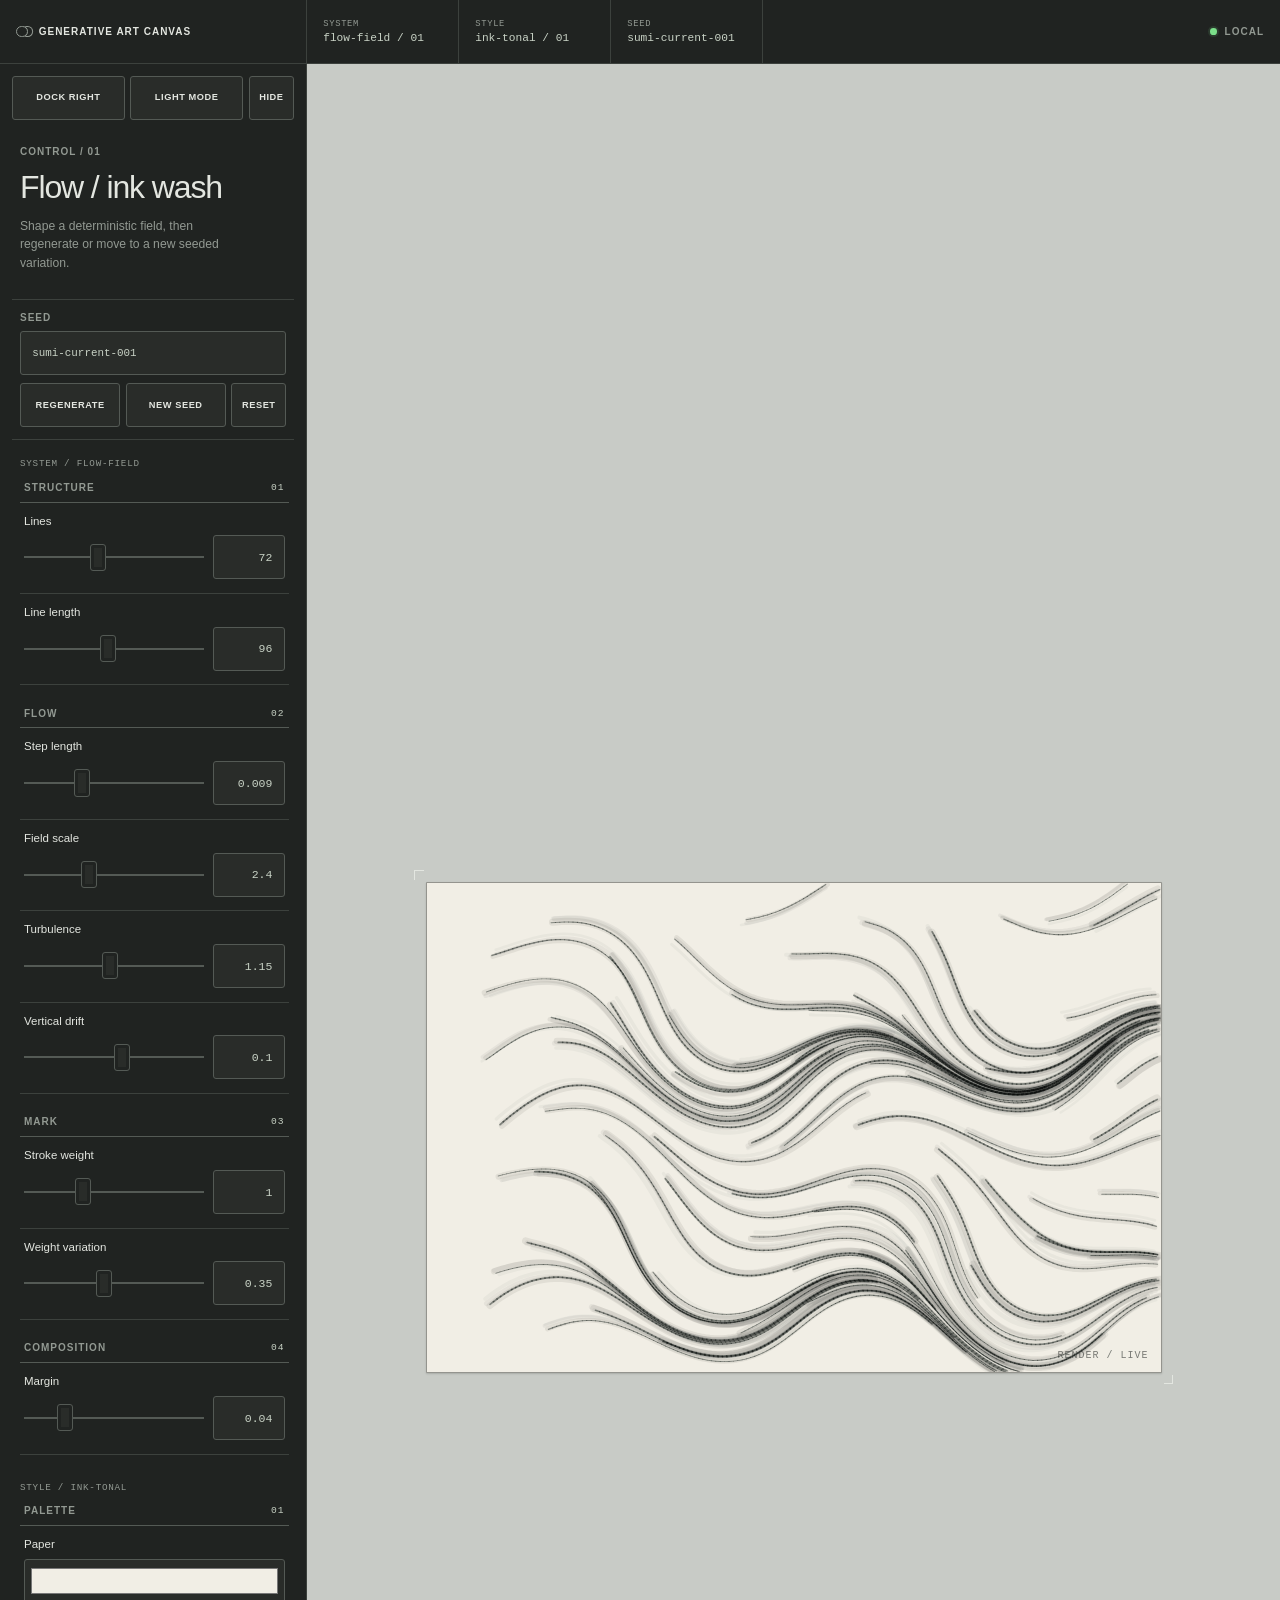
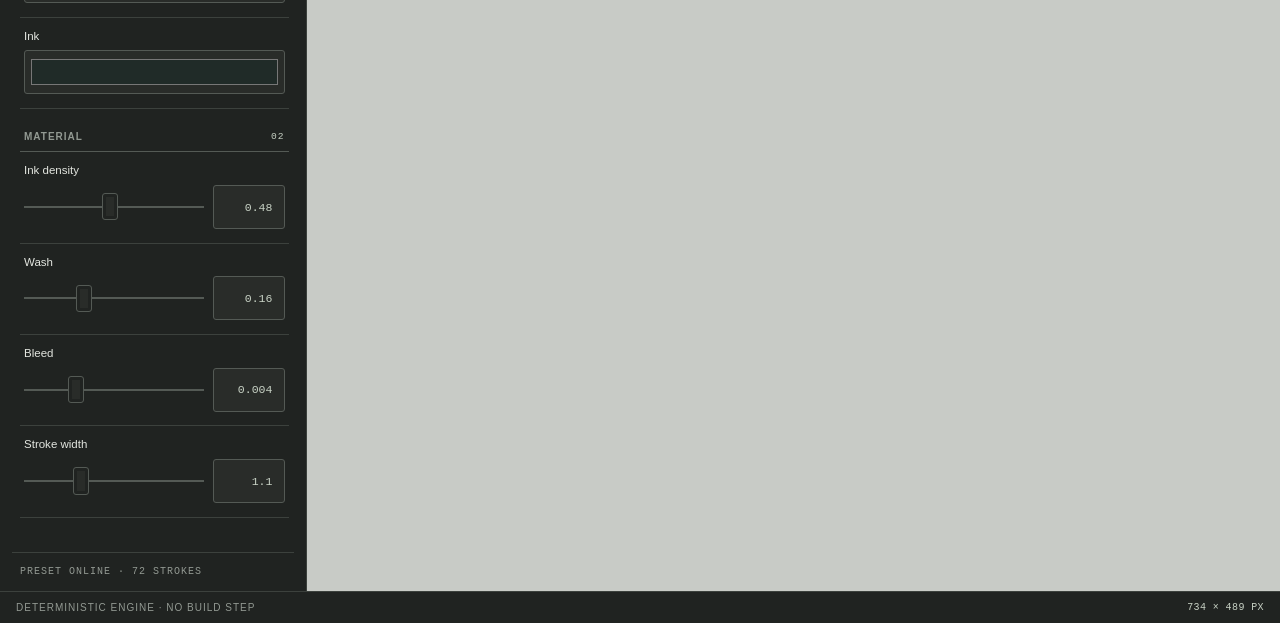
==== index.html @ 5e693df3 "Complete Phase 4 through Slice 4.9" ====
<!doctype html>
<html lang="en" data-theme="graphite" data-rail-side="left">
  <head>
    <meta charset="UTF-8">
    <meta name="viewport" content="width=device-width, initial-scale=1">
    <meta
      name="description"
      content="A programmable canvas for exploring generative compositions."
    >
    <title>Generative Art Canvas</title>
    <link rel="icon" href="data:image/svg+xml,<svg xmlns=%22http://www.w3.org/2000/svg%22><rect width=%22100%22 height=%22100%22 fill=%22%231c1b18%22/><circle cx=%2250%22 cy=%2250%22 r=%2224%22 fill=%22%23ebe8df%22/></svg>">
    <link rel="stylesheet" href="./css/base.css">
    <link rel="stylesheet" href="./css/controls.css">
  </head>
  <body>
    <div class="app-shell">
      <header class="app-header">
        <div class="brand-lockup">
          <span class="brand-mark" aria-hidden="true"></span>
          <p class="app-kicker">Generative Art Canvas</p>
        </div>

        <dl class="instrument-readout" aria-label="Current artwork state">
          <div>
            <dt>System</dt>
            <dd id="system-readout">Flow-field / 01</dd>
          </div>
          <div>
            <dt>Style</dt>
            <dd id="style-readout">Ink-tonal / 01</dd>
          </div>
          <div>
            <dt>Seed</dt>
            <dd id="seed-readout">Standby</dd>
          </div>
        </dl>

        <p class="app-status"><span class="status-led"></span>Local</p>
      </header>

      <aside class="control-rail" id="control-rail" aria-label="Artwork controls">
        <div class="rail-toolbar" role="toolbar" aria-label="Control rack layout">
          <button type="button" id="dock-toggle">Dock right</button>
          <button type="button" id="theme-toggle" aria-pressed="false">Light mode</button>
          <button type="button" id="rail-collapse" aria-controls="control-rail" aria-expanded="true">Hide</button>
        </div>

        <div class="control-rail__intro">
          <p class="section-label">Control / 01</p>
          <h1 id="preset-title">Flow / ink wash</h1>
          <p>
            Shape a deterministic field, then regenerate or move to a new
            seeded variation.
          </p>
        </div>

        <div class="seed-panel">
          <label for="seed-input">Seed</label>
          <input type="text" id="seed-input" name="seed" autocomplete="off" spellcheck="false">
          <div class="rail-actions">
            <button type="button" id="regenerate">Regenerate</button>
            <button type="button" id="new-seed">New seed</button>
            <button type="button" id="reset-preset">Reset</button>
          </div>
        </div>

        <div class="control-scroll" id="control-content"></div>

        <p class="rail-status" id="rail-status">Preset online · deterministic</p>
      </aside>

      <button type="button" class="rail-peek" id="rail-peek" aria-controls="control-rail" hidden>
        Show controls
      </button>

      <main class="canvas-workspace">
        <div class="canvas-frame" aria-label="Artwork canvas">
          <canvas id="art-canvas" width="1200" height="1200"></canvas>
          <p class="canvas-empty-state" id="canvas-status">Canvas / ready</p>
        </div>
      </main>

      <footer class="app-footer">
        <p>Deterministic engine · no build step</p>
        <p class="value-readout" id="dimension-readout">1200 × 1200 px</p>
      </footer>
    </div>

    <script type="module" src="./js/main.js"></script>
  </body>
</html>
---- css/base.css ----
:root {
  color-scheme: dark;
  --chassis: #151716;
  --panel: #202321;
  --panel-raised: #292c29;
  --edge: #3c413d;
  --edge-strong: #545a55;
  --text: #e3e6e0;
  --text-muted: #929992;
  --readout: #c8d2c5;
  --led-active: #7bdf8a;
  --stage: #c8cbc6;
  --paper: #f1eee5;
  --paper-ink: #222624;
  --rail-width: clamp(18.5rem, 24vw, 21rem);
  --radius: 3px;
  --font-ui: -apple-system, BlinkMacSystemFont, "Helvetica Neue", Arial, sans-serif;
  --font-readout: ui-monospace, "SFMono-Regular", Menlo, Consolas, monospace;
  font-family: var(--font-ui);
  font-synthesis: none;
  text-rendering: optimizeLegibility;
}

:root[data-theme="light"] {
  color-scheme: light;
  --chassis: #d9dbd6;
  --panel: #e6e8e3;
  --panel-raised: #f1f2ee;
  --edge: #adb2ac;
  --edge-strong: #858b85;
  --text: #191c1a;
  --text-muted: #646b65;
  --readout: #25302a;
  --stage: #c5c8c3;
}

* {
  box-sizing: border-box;
}

html,
body {
  min-height: 100%;
  margin: 0;
}

body {
  min-width: 20rem;
  color: var(--text);
  background: var(--chassis);
}

p,
h1,
dl,
dd {
  margin: 0;
}

.app-shell {
  display: grid;
  grid-template:
    "header header" auto
    "controls workspace" minmax(0, 1fr)
    "footer footer" auto
    / var(--rail-width) minmax(0, 1fr);
  min-height: 100vh;
  background: var(--chassis);
}

.app-header {
  grid-area: header;
  display: grid;
  grid-template-columns: var(--rail-width) minmax(0, 1fr) auto;
  align-items: stretch;
  min-height: 4rem;
  border-bottom: 1px solid var(--edge);
  background: var(--panel);
}

.brand-lockup,
.app-status {
  display: flex;
  align-items: center;
}

.brand-lockup {
  gap: 0.7rem;
  padding: 0 1rem;
  border-right: 1px solid var(--edge);
}

.brand-mark {
  width: 0.72rem;
  height: 0.72rem;
  border: 1px solid var(--text-muted);
  border-radius: 50%;
  box-shadow:
    0.32rem 0 0 -1px var(--panel),
    0.32rem 0 0 0 var(--text-muted);
}

.app-kicker,
.app-status,
.section-label,
.rail-status,
.app-footer,
.canvas-empty-state {
  font-size: 0.625rem;
  font-weight: 600;
  letter-spacing: 0.1em;
  text-transform: uppercase;
}

.app-kicker {
  color: var(--text);
}

.instrument-readout {
  display: flex;
  align-items: stretch;
  min-width: 0;
  font-family: var(--font-readout);
}

.instrument-readout > div {
  display: grid;
  align-content: center;
  min-width: 9.5rem;
  padding: 0.55rem 1rem;
  border-right: 1px solid var(--edge);
}

.instrument-readout dt {
  margin-bottom: 0.2rem;
  color: var(--text-muted);
  font-size: 0.55rem;
  letter-spacing: 0.08em;
  text-transform: uppercase;
}

.instrument-readout dd {
  overflow: hidden;
  color: var(--readout);
  font-size: 0.7rem;
  text-overflow: ellipsis;
  white-space: nowrap;
}

.app-status {
  gap: 0.5rem;
  padding: 0 1rem;
  color: var(--text-muted);
}

.status-led {
  width: 0.42rem;
  height: 0.42rem;
  border-radius: 50%;
  background: var(--led-active);
  box-shadow: 0 0 0 2px rgb(123 223 138 / 12%);
}

.control-rail {
  grid-area: controls;
  display: grid;
  grid-template-rows: auto auto auto minmax(0, 1fr) auto;
  gap: 1.15rem;
  min-height: 0;
  padding: 0.75rem 0.75rem 0.85rem;
  border-right: 1px solid var(--edge);
  background: var(--panel);
}

.rail-toolbar {
  display: grid;
  grid-template-columns: 1fr 1fr auto;
  gap: 0.35rem;
}

.rail-toolbar button,
.rail-actions button,
.rail-peek {
  min-height: 2.75rem;
  padding: 0 0.6rem;
  border: 1px solid var(--edge-strong);
  border-radius: var(--radius);
  color: var(--text);
  background: var(--panel-raised);
  font: 600 0.58rem/1 var(--font-ui);
  letter-spacing: 0.06em;
  text-transform: uppercase;
  cursor: pointer;
}

.rail-toolbar button:hover,
.rail-actions button:hover,
.rail-peek:hover {
  border-color: var(--text-muted);
}

.rail-toolbar button:focus-visible,
.rail-actions button:focus-visible,
.rail-peek:focus-visible,
.seed-panel input:focus-visible {
  outline: 2px solid var(--readout);
  outline-offset: 2px;
}

.control-rail__intro {
  display: grid;
  gap: 0.85rem;
  padding: 0.5rem;
}

.section-label {
  color: var(--text-muted);
}

h1 {
  max-width: 14ch;
  font-size: clamp(1.55rem, 2.5vw, 2.15rem);
  font-weight: 500;
  letter-spacing: -0.035em;
  line-height: 1;
}

.control-rail__intro > p:last-child {
  max-width: 34ch;
  color: var(--text-muted);
  font-size: 0.76rem;
  line-height: 1.55;
}

.seed-panel {
  display: grid;
  gap: 0.5rem;
  padding: 0.75rem 0.5rem;
  border-top: 1px solid var(--edge);
  border-bottom: 1px solid var(--edge);
}

.seed-panel > label {
  color: var(--text-muted);
  font-size: 0.625rem;
  font-weight: 600;
  letter-spacing: 0.1em;
  text-transform: uppercase;
}

.seed-panel > input {
  min-height: 2.75rem;
  width: 100%;
  padding: 0 0.7rem;
  border: 1px solid var(--edge-strong);
  border-radius: var(--radius);
  background: var(--panel-raised);
  color: var(--readout);
  font: 0.68rem var(--font-readout);
}

.rail-actions {
  display: grid;
  grid-template-columns: 1fr 1fr auto;
  gap: 0.35rem;
}

.control-scroll {
  min-height: 0;
  padding: 0 0.35rem 1rem 0.5rem;
  overflow-y: auto;
  scrollbar-color: var(--edge-strong) transparent;
  scrollbar-width: thin;
}

.module-controls + .module-controls {
  margin-top: 1.75rem;
}

.module-controls__title {
  margin: 0 0 0.85rem;
  color: var(--text-muted);
  font: 500 0.58rem/1 var(--font-readout);
  letter-spacing: 0.08em;
  text-transform: uppercase;
}

.rail-status {
  padding: 0.8rem 0.5rem 0;
  border-top: 1px solid var(--edge);
  color: var(--text-muted);
  font-family: var(--font-readout);
  font-weight: 400;
}

:root[data-rail-side="right"] .app-shell {
  grid-template:
    "header header" auto
    "workspace controls" minmax(0, 1fr)
    "footer footer" auto
    / minmax(0, 1fr) var(--rail-width);
}

:root[data-rail-side="right"] .control-rail {
  border-right: 0;
  border-left: 1px solid var(--edge);
}

:root[data-rail-collapsed="true"] .app-shell {
  grid-template:
    "header" auto
    "workspace" minmax(0, 1fr)
    "footer" auto
    / minmax(0, 1fr);
}

:root[data-rail-collapsed="true"] .control-rail {
  display: none;
}

.rail-peek {
  position: fixed;
  top: 50%;
  left: 0;
  z-index: 10;
  min-width: 7.5rem;
  transform: translate(-2.2rem, -50%) rotate(90deg);
  transform-origin: center;
}

:root[data-rail-side="right"] .rail-peek {
  right: 0;
  left: auto;
  transform: translate(2.2rem, -50%) rotate(-90deg);
}

.rail-peek:not([hidden]) {
  display: flex;
  align-items: center;
  justify-content: center;
}

.canvas-workspace {
  grid-area: workspace;
  display: grid;
  place-items: center;
  min-width: 0;
  min-height: 0;
  padding: clamp(1.5rem, 4vw, 3.5rem);
  background: var(--stage);
}

.canvas-frame {
  position: relative;
  width: min(100%, 46rem);
  aspect-ratio: 1;
  border: 1px solid rgb(34 38 36 / 45%);
  border-radius: 1px;
  background: var(--paper);
  box-shadow: 0 1px 2px rgb(0 0 0 / 16%);
}

.canvas-frame::before,
.canvas-frame::after {
  position: absolute;
  width: 0.55rem;
  height: 0.55rem;
  border-color: rgb(34 38 36 / 38%);
  content: "";
  pointer-events: none;
}

.canvas-frame::before {
  top: -0.8rem;
  left: -0.8rem;
  border-top: 1px solid;
  border-left: 1px solid;
}

.canvas-frame::after {
  right: -0.8rem;
  bottom: -0.8rem;
  border-right: 1px solid;
  border-bottom: 1px solid;
}

#art-canvas {
  display: block;
  width: 100%;
  height: 100%;
}

.canvas-empty-state {
  position: absolute;
  right: 0.75rem;
  bottom: 0.65rem;
  color: rgb(34 38 36 / 58%);
  font-family: var(--font-readout);
  font-weight: 500;
}

.app-footer {
  grid-area: footer;
  display: flex;
  align-items: center;
  justify-content: space-between;
  min-height: 2rem;
  padding: 0 1rem;
  border-top: 1px solid var(--edge);
  color: var(--text-muted);
  background: var(--panel);
  font-weight: 400;
}

.value-readout {
  color: var(--readout);
  font-family: var(--font-readout);
  letter-spacing: 0.04em;
}

@media (max-width: 56rem) {
  .app-header {
    grid-template-columns: minmax(13rem, 1fr) auto;
  }

  .instrument-readout {
    display: none;
  }

  .app-status {
    justify-self: end;
  }
}

@media (max-width: 48rem) {
  .app-shell {
    grid-template:
      "header" auto
      "controls" auto
      "workspace" minmax(0, 1fr)
      "footer" auto
      / 1fr;
  }

  .app-header {
    grid-template-columns: 1fr auto;
  }

  .brand-lockup {
    border-right: 0;
  }

  .control-rail {
    min-height: auto;
    border-right: 0;
    border-left: 0;
    border-bottom: 1px solid var(--edge);
  }

  :root[data-rail-side="right"] .app-shell,
  :root[data-rail-collapsed="true"] .app-shell {
    grid-template:
      "header" auto
      "controls" auto
      "workspace" minmax(0, 1fr)
      "footer" auto
      / 1fr;
  }

  :root[data-rail-collapsed="true"] .control-rail {
    display: grid;
  }

  .rail-toolbar {
    grid-template-columns: 1fr 1fr;
  }

  #rail-collapse {
    display: none;
  }

  .rail-peek {
    display: none !important;
  }

  .control-scroll {
    max-height: 34rem;
  }

  .canvas-workspace {
    padding: 1.5rem;
  }
}

@media (prefers-reduced-motion: reduce) {
  *,
  *::before,
  *::after {
    scroll-behavior: auto !important;
  }
}
---- css/controls.css ----
.schema-form {
  display: grid;
  gap: 1.4rem;
  color: var(--text, #e3e6e0);
}

.schema-group {
  min-width: 0;
  margin: 0;
  padding: 0;
  border: 0;
}

.schema-group > legend {
  display: flex;
  align-items: center;
  justify-content: space-between;
  width: 100%;
  padding: 0 0.25rem 0.55rem;
  border-bottom: 1px solid var(--edge-strong, #545a55);
  color: var(--text-muted, #929992);
  font-size: 0.625rem;
  font-weight: 600;
  letter-spacing: 0.1em;
  text-transform: uppercase;
}

.schema-group > legend code {
  color: var(--readout, #c8d2c5);
  font-family: var(
    --font-readout,
    ui-monospace,
    "SFMono-Regular",
    Menlo,
    monospace
  );
  font-size: 0.6rem;
  font-weight: 400;
}

.schema-control {
  display: grid;
  gap: 0.55rem;
  padding: 0.75rem 0.25rem 0.85rem;
  border-bottom: 1px solid var(--edge, #3c413d);
}

.schema-control__heading {
  display: grid;
  grid-template-columns: auto minmax(0, 1fr);
  gap: 0.65rem;
  align-items: baseline;
}

.schema-control__heading label {
  color: var(--text, #e3e6e0);
  font-size: 0.72rem;
  font-weight: 500;
}

.schema-control__help {
  overflow: hidden;
  color: var(--text-muted, #929992);
  font-size: 0.62rem;
  line-height: 1.3;
  text-align: right;
  text-overflow: ellipsis;
  white-space: nowrap;
}

.schema-number {
  display: grid;
  grid-template-columns: minmax(0, 1fr) 4.5rem;
  gap: 0.55rem;
  align-items: center;
}

.schema-form input,
.schema-form select {
  min-height: 2.75rem;
  color: var(--text, #e3e6e0);
  border: 1px solid var(--edge-strong, #545a55);
  border-radius: var(--radius, 3px);
  background: var(--panel-raised, #292c29);
  font: inherit;
}

.schema-form input[type="text"],
.schema-form input[type="number"],
.schema-form select {
  width: 100%;
  padding: 0 0.7rem;
  font-size: 0.72rem;
}

.schema-form input[type="text"],
.schema-form input[type="number"] {
  font-family: var(
    --font-readout,
    ui-monospace,
    "SFMono-Regular",
    Menlo,
    monospace
  );
}

.schema-form input[type="number"] {
  appearance: textfield;
  color: var(--readout, #c8d2c5);
  text-align: right;
}

.schema-form input[type="number"]::-webkit-inner-spin-button,
.schema-form input[type="number"]::-webkit-outer-spin-button {
  margin: 0;
  appearance: none;
}

.schema-form input[type="range"] {
  width: 100%;
  height: 2.75rem;
  min-height: 2.75rem;
  margin: 0;
  padding: 0;
  border: 0;
  background: transparent;
  appearance: none;
  cursor: pointer;
}

.schema-form input[type="range"]::-webkit-slider-runnable-track {
  height: 2px;
  border-radius: 0;
  background: var(--edge-strong, #545a55);
}

.schema-form input[type="range"]::-webkit-slider-thumb {
  width: 1rem;
  height: 1.7rem;
  margin-top: -0.8rem;
  border: 1px solid var(--edge-strong, #545a55);
  border-radius: var(--radius, 3px);
  background: var(--panel-raised, #292c29);
  box-shadow: inset 0 0 0 3px var(--panel, #202321);
  appearance: none;
}

.schema-form input[type="range"]::-moz-range-track {
  height: 2px;
  border: 0;
  border-radius: 0;
  background: var(--edge-strong, #545a55);
}

.schema-form input[type="range"]::-moz-range-thumb {
  width: 1rem;
  height: 1.7rem;
  border: 1px solid var(--edge-strong, #545a55);
  border-radius: var(--radius, 3px);
  background: var(--panel-raised, #292c29);
  box-shadow: inset 0 0 0 3px var(--panel, #202321);
}

.schema-form select {
  cursor: pointer;
}

.schema-form input[type="color"] {
  width: 100%;
  padding: 0.25rem;
  cursor: pointer;
}

.schema-toggle {
  position: relative;
  display: inline-flex;
  align-items: center;
  width: 3.25rem;
  min-height: 2.75rem;
  cursor: pointer;
}

.schema-toggle input {
  position: absolute;
  width: 1px;
  height: 1px;
  opacity: 0;
}

.schema-toggle__track {
  position: relative;
  display: block;
  width: 3rem;
  height: 1.55rem;
  border: 1px solid var(--edge-strong, #545a55);
  border-radius: var(--radius, 3px);
  background: var(--panel-raised, #292c29);
}

.schema-toggle__track::after {
  position: absolute;
  top: 0.2rem;
  left: 0.22rem;
  width: 1rem;
  height: 1rem;
  border-radius: 2px;
  background: var(--text-muted, #929992);
  content: "";
  transition:
    transform 120ms ease,
    background-color 120ms ease;
}

.schema-toggle input:checked + .schema-toggle__track::after {
  background: var(--led-active, #7bdf8a);
  transform: translateX(1.45rem);
}

.schema-form input:focus-visible,
.schema-form select:focus-visible,
.schema-toggle input:focus-visible + .schema-toggle__track {
  outline: 2px solid var(--readout, #c8d2c5);
  outline-offset: 2px;
}

.schema-form [aria-invalid="true"] {
  border-color: #ef786f;
  outline: 1px solid #ef786f;
  outline-offset: 1px;
}

.schema-form-preview {
  --panel: #202321;
  --panel-raised: #292c29;
  --edge: #3c413d;
  --edge-strong: #545a55;
  --text: #e3e6e0;
  --text-muted: #929992;
  --readout: #c8d2c5;
  --led-active: #7bdf8a;
  --radius: 3px;
  max-width: 22rem;
  margin: 2rem 0 0;
  padding: 1rem;
  color: var(--text);
  background: var(--panel);
}

.schema-form-preview figcaption {
  margin-top: 1rem;
  padding-top: 0.75rem;
  border-top: 1px solid var(--edge);
  color: var(--text-muted);
  font-size: 0.625rem;
  letter-spacing: 0.1em;
  text-transform: uppercase;
}

@media (prefers-reduced-motion: reduce) {
  .schema-toggle__track::after {
    transition: none;
  }
}
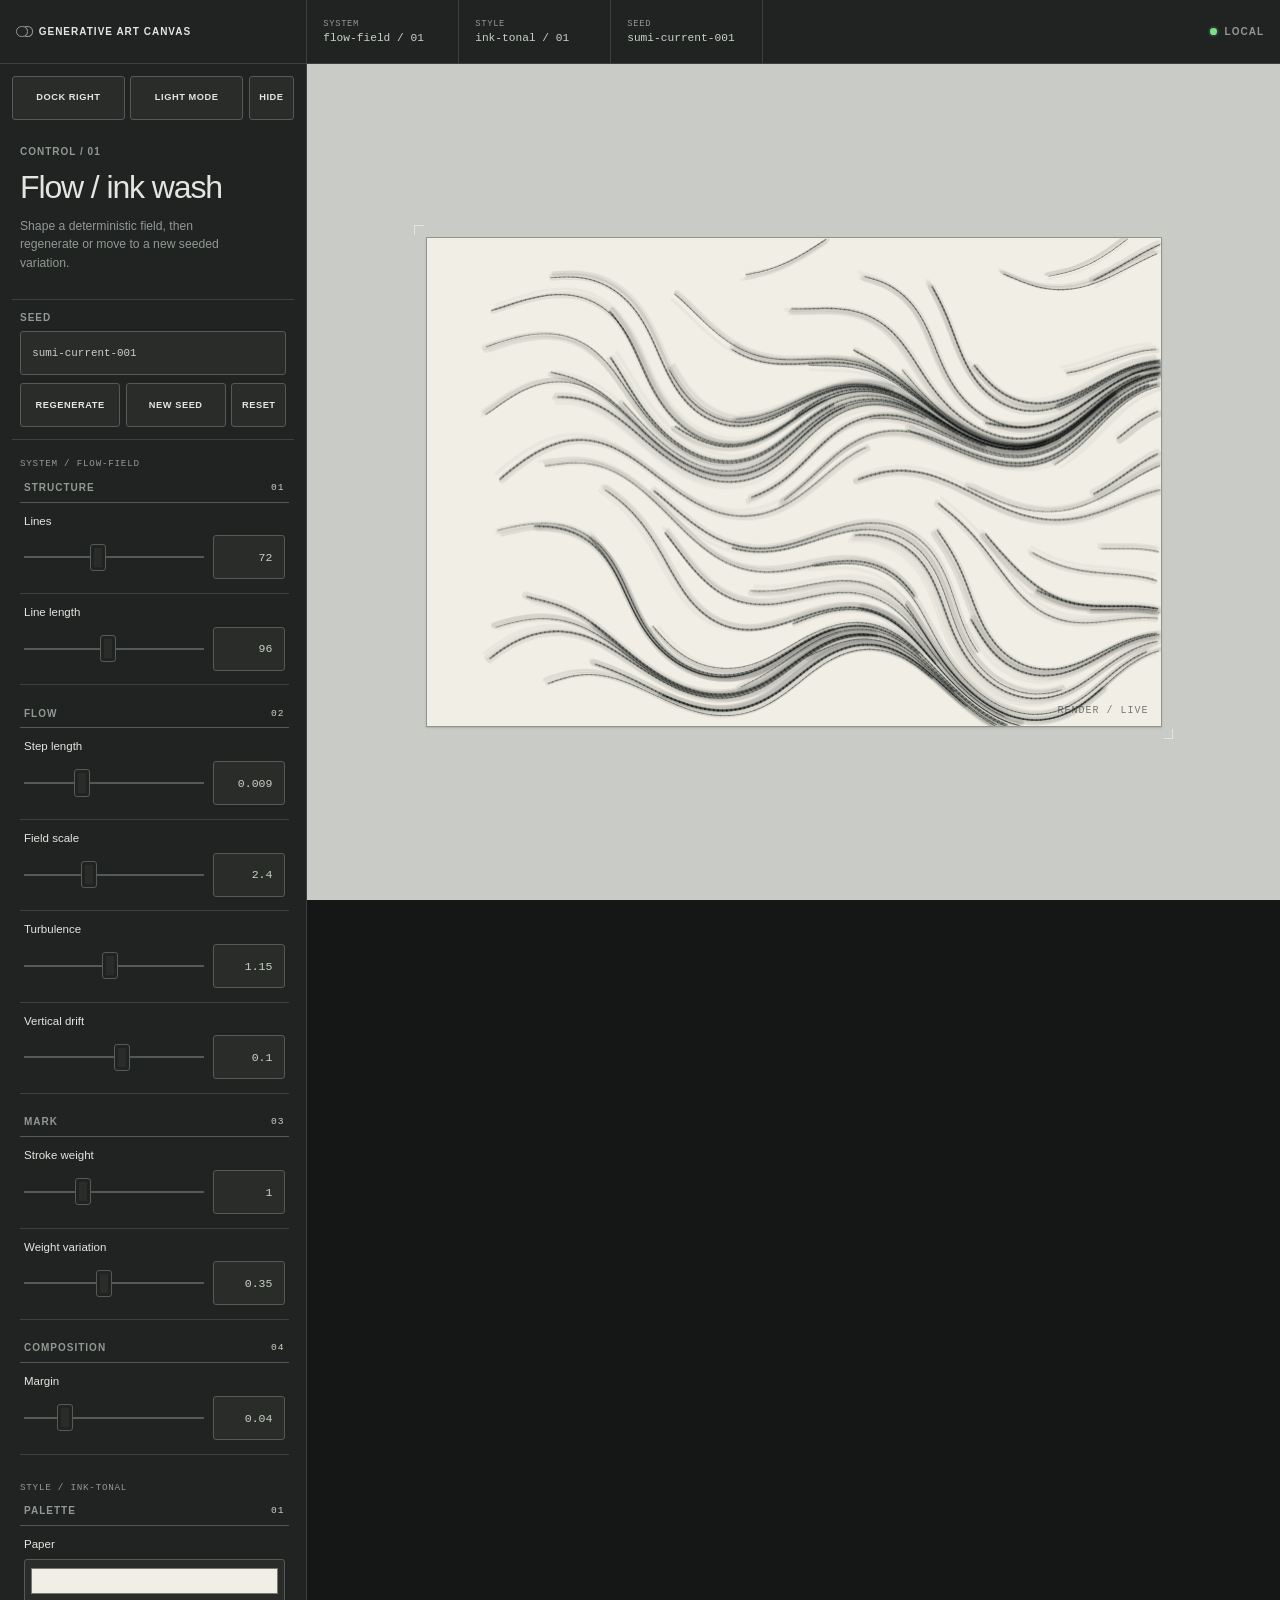
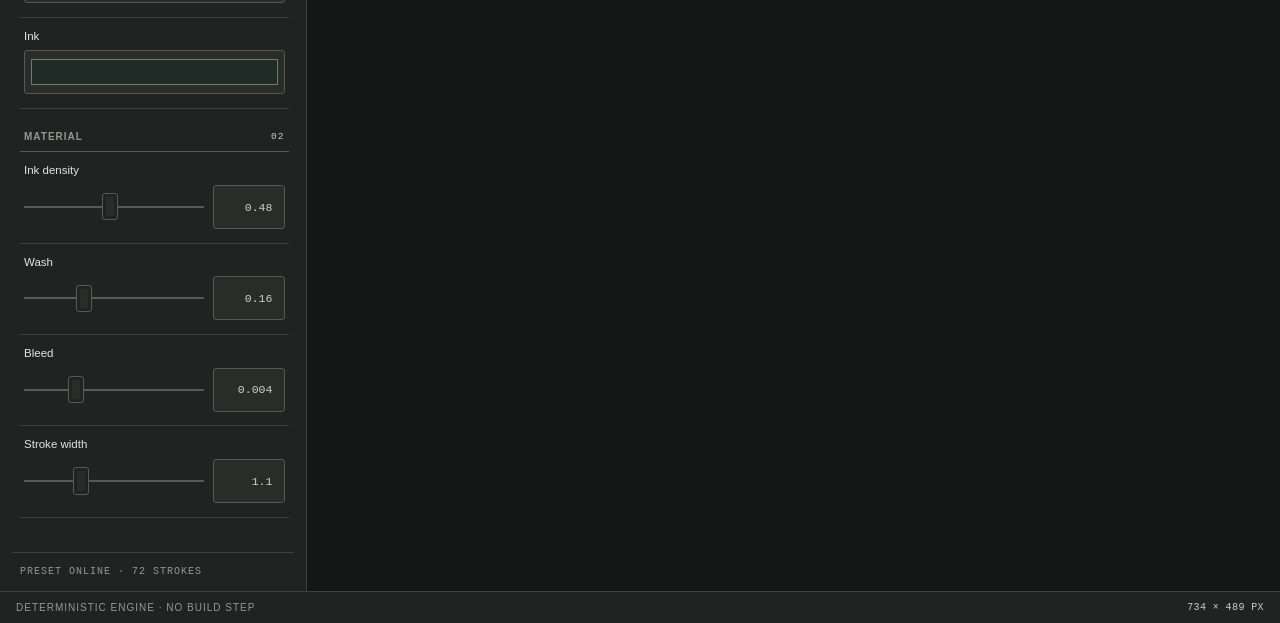
==== commit 51eda7c1: "Implemented stick canvas positioning" ====
--- a/index.html
+++ b/index.html
@@ -14,7 +14,7 @@
   </head>
   <body>
     <div class="app-shell">
-      <header class="app-header">
+      <header class="app-header" id="app-header">
         <div class="brand-lockup">
           <span class="brand-mark" aria-hidden="true"></span>
           <p class="app-kicker">Generative Art Canvas</p>
--- a/css/base.css
+++ b/css/base.css
@@ -343,11 +343,27 @@
 .canvas-workspace {
   grid-area: workspace;
   display: grid;
+  place-content: center;
   place-items: center;
   min-width: 0;
   min-height: 0;
   padding: clamp(1.5rem, 4vw, 3.5rem);
   background: var(--stage);
+}
+
+@media (min-width: 48.001rem) {
+  .app-header {
+    position: sticky;
+    top: 0;
+    z-index: 20;
+  }
+
+  .canvas-workspace {
+    position: sticky;
+    top: var(--app-header-height, 4rem);
+    align-self: start;
+    height: calc(100dvh - var(--app-header-height, 4rem));
+  }
 }
 
 .canvas-frame {
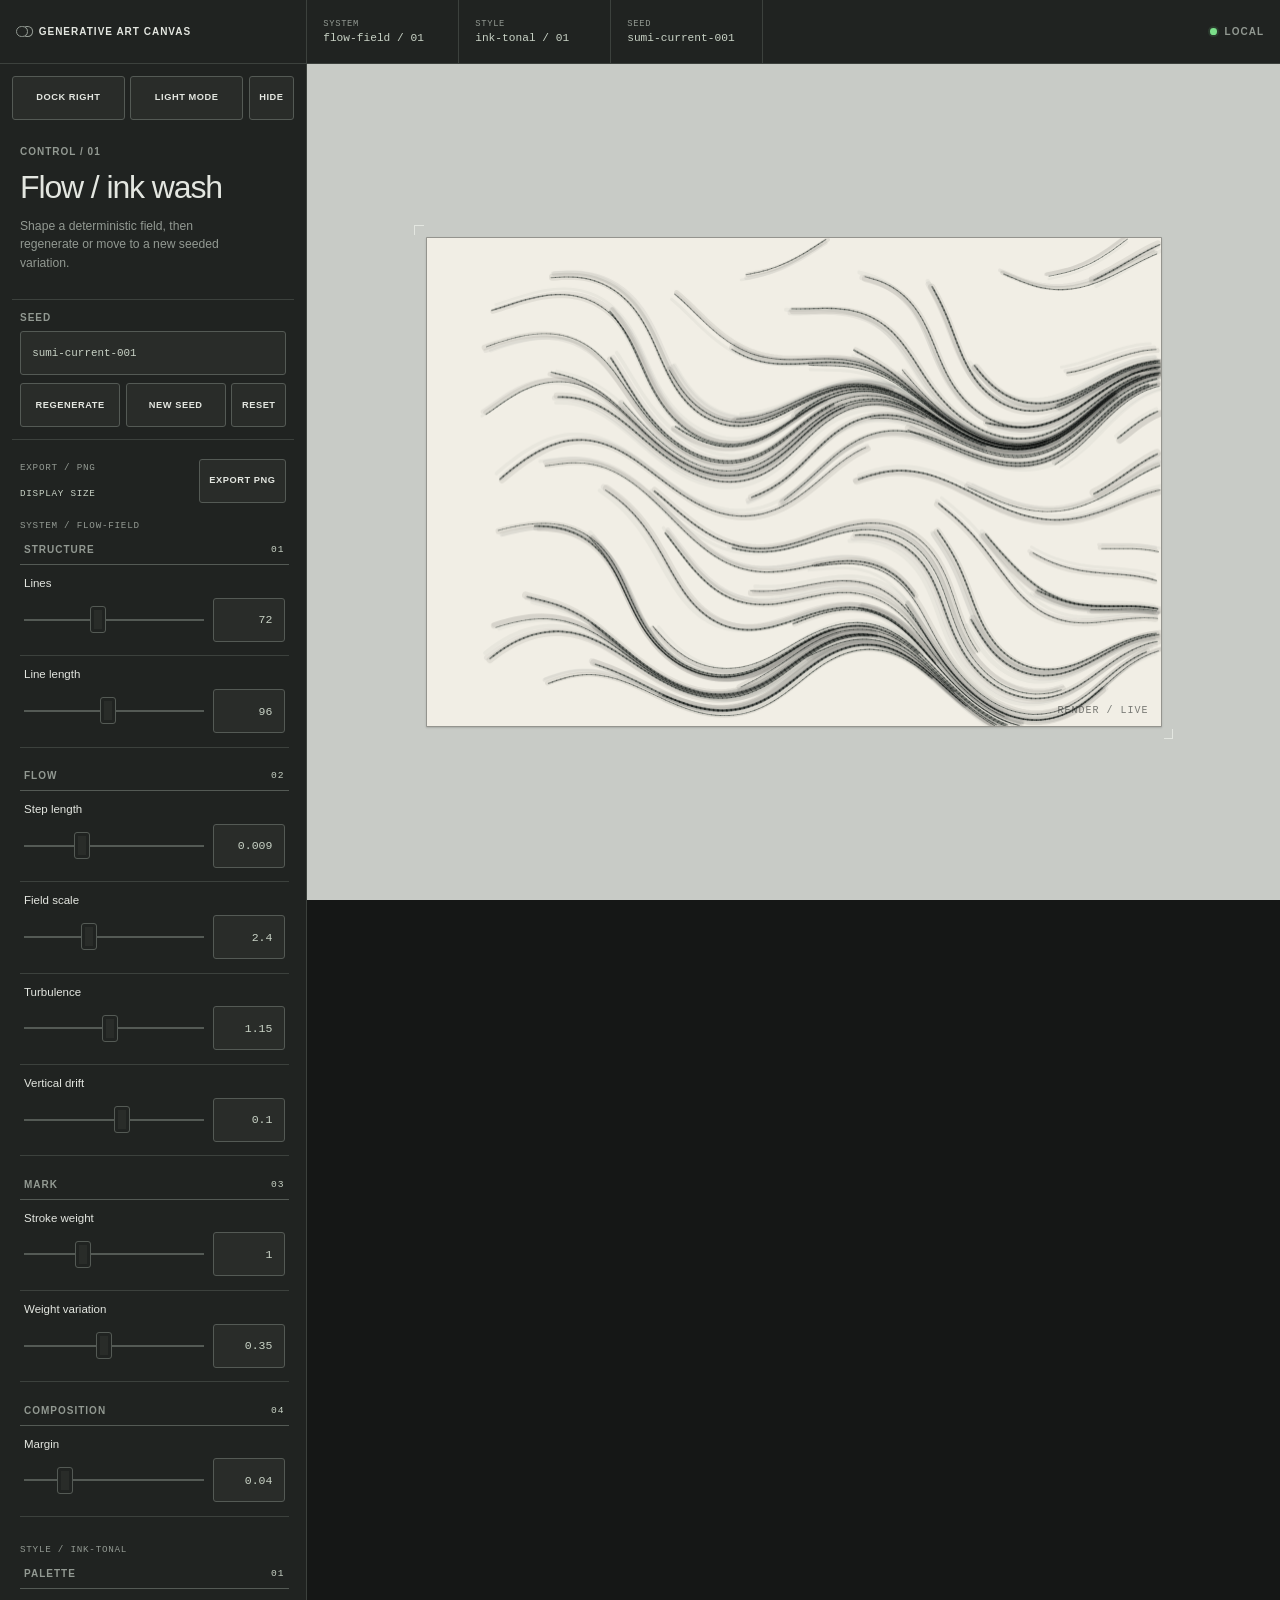
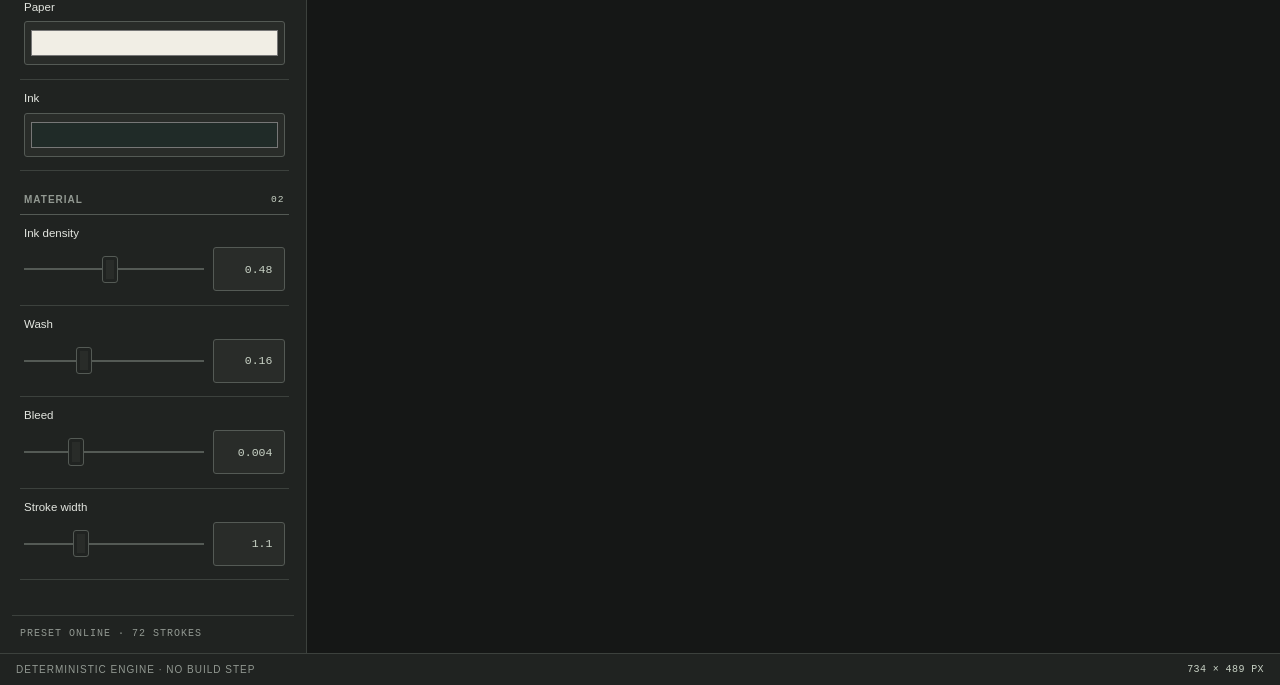
==== commit d4a47701: "Complete Phase 4 slices 4.10-4.11 - Add display PNG export from the live canvas with signature and d" ====
--- a/index.html
+++ b/index.html
@@ -64,6 +64,8 @@
           </div>
         </div>
 
+        <div id="export-content"></div>
+
         <div class="control-scroll" id="control-content"></div>
 
         <p class="rail-status" id="rail-status">Preset online · deterministic</p>
--- a/css/base.css
+++ b/css/base.css
@@ -164,7 +164,7 @@
 .control-rail {
   grid-area: controls;
   display: grid;
-  grid-template-rows: auto auto auto minmax(0, 1fr) auto;
+  grid-template-rows: auto auto auto auto minmax(0, 1fr) auto;
   gap: 1.15rem;
   min-height: 0;
   padding: 0.75rem 0.75rem 0.85rem;
@@ -265,6 +265,58 @@
   gap: 0.35rem;
 }
 
+.export-panel {
+  display: grid;
+  grid-template-columns: minmax(0, 1fr) auto;
+  align-items: center;
+  gap: 0.5rem;
+  padding: 0 0.5rem;
+}
+
+.export-panel__title,
+.export-panel__status {
+  margin: 0;
+  font: 500 0.58rem/1 var(--font-readout);
+  letter-spacing: 0.08em;
+  text-transform: uppercase;
+}
+
+.export-panel__title {
+  color: var(--text-muted);
+}
+
+.export-panel button {
+  grid-row: span 2;
+  min-height: 2.75rem;
+  padding: 0 0.6rem;
+  border: 1px solid var(--edge-strong);
+  border-radius: var(--radius);
+  color: var(--text);
+  background: var(--panel-raised);
+  font: 600 0.58rem/1 var(--font-ui);
+  letter-spacing: 0.06em;
+  text-transform: uppercase;
+  cursor: pointer;
+}
+
+.export-panel button:hover {
+  border-color: var(--text-muted);
+}
+
+.export-panel button:focus-visible {
+  outline: 2px solid var(--readout);
+  outline-offset: 2px;
+}
+
+.export-panel button:disabled {
+  cursor: progress;
+  opacity: 0.65;
+}
+
+.export-panel__status {
+  color: var(--readout);
+}
+
 .control-scroll {
   min-height: 0;
   padding: 0 0.35rem 1rem 0.5rem;
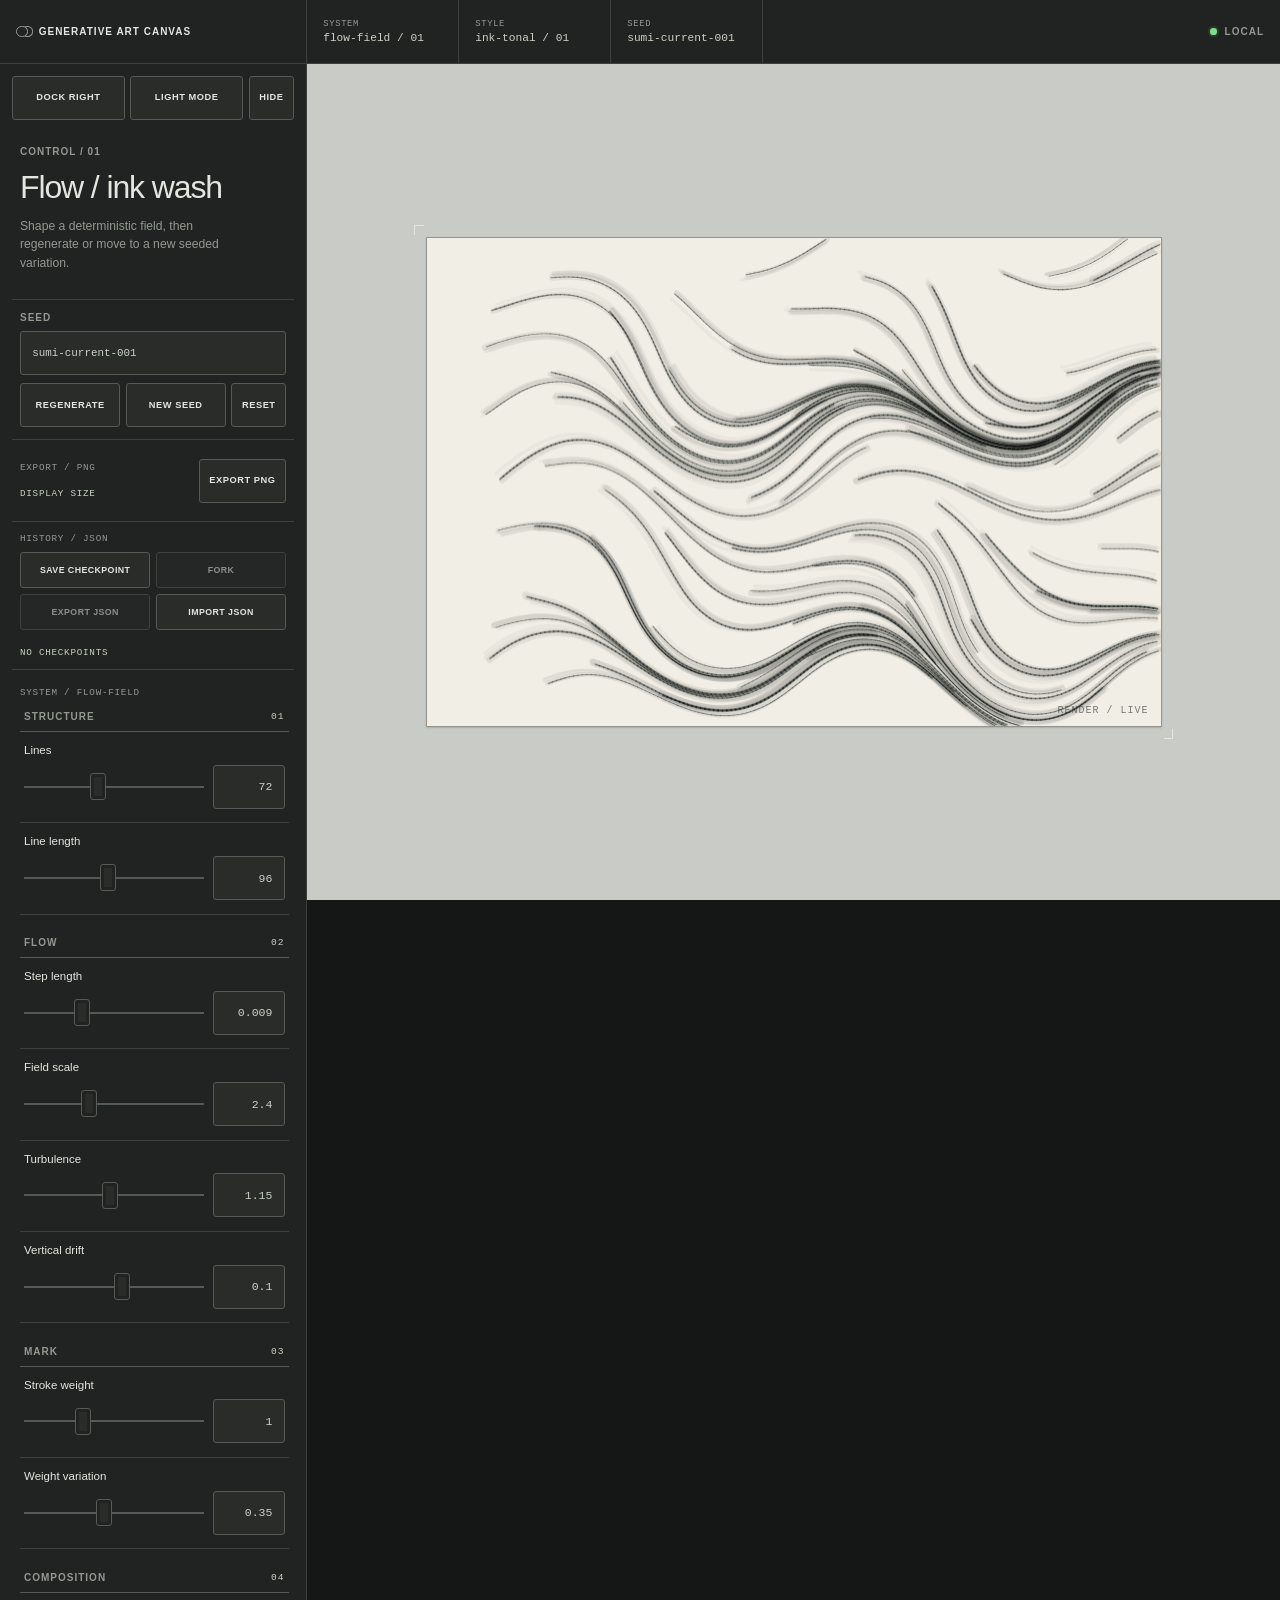
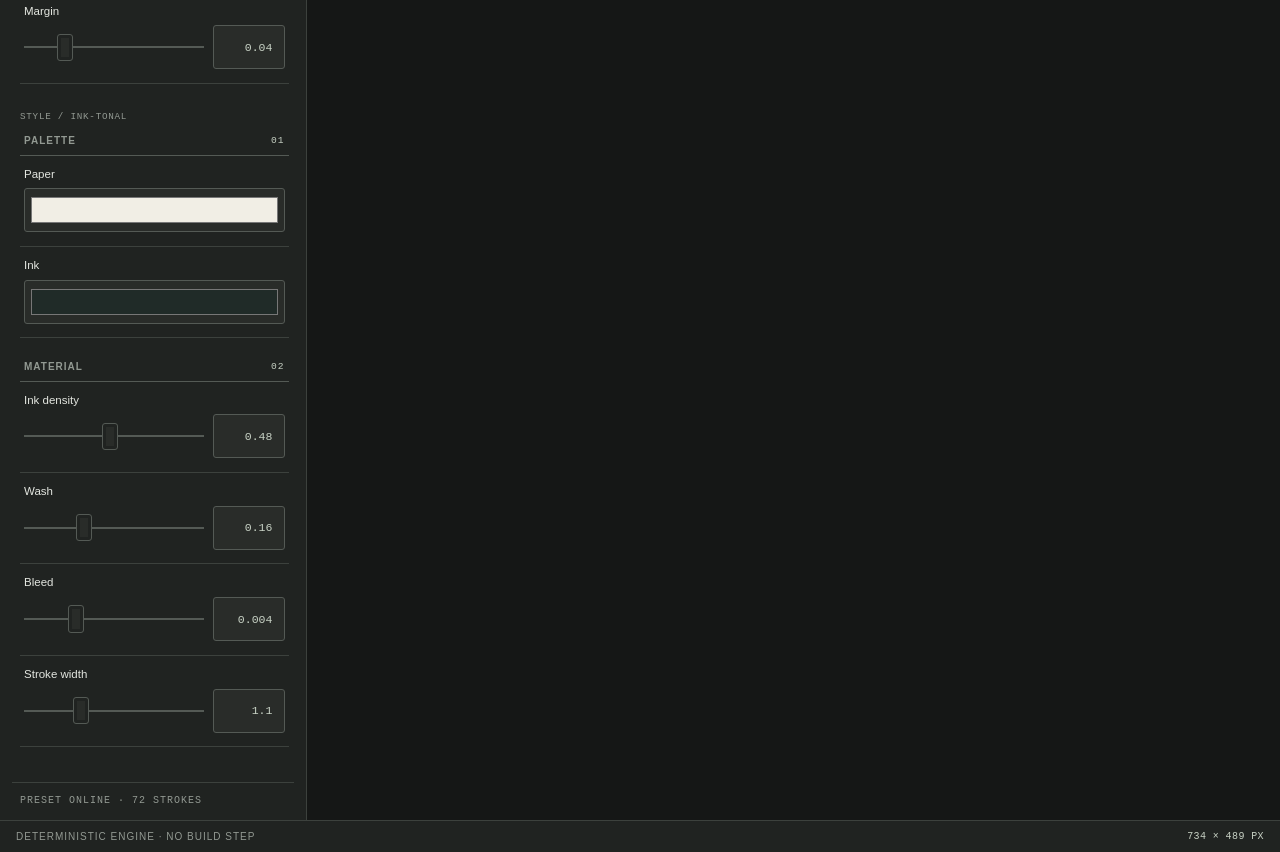
==== commit 6539e9c7: "Complete Slice 5.5 checkpoint UI Wire checkpoint, fork, revision restore, and portable JSON controls" ====
--- a/index.html
+++ b/index.html
@@ -65,6 +65,7 @@
         </div>
 
         <div id="export-content"></div>
+        <div id="checkpoint-content"></div>
 
         <div class="control-scroll" id="control-content"></div>
 
--- a/css/base.css
+++ b/css/base.css
@@ -317,6 +317,92 @@
   color: var(--readout);
 }
 
+.checkpoint-panel {
+  display: grid;
+  gap: 0.55rem;
+  padding: 0.75rem 0.5rem;
+  border-top: 1px solid var(--edge);
+  border-bottom: 1px solid var(--edge);
+}
+
+.checkpoint-panel__title,
+.checkpoint-panel__status {
+  margin: 0;
+  font: 500 0.58rem/1 var(--font-readout);
+  letter-spacing: 0.08em;
+  text-transform: uppercase;
+}
+
+.checkpoint-panel__title {
+  color: var(--text-muted);
+}
+
+.checkpoint-panel__status {
+  color: var(--readout);
+}
+
+.checkpoint-panel__actions {
+  display: grid;
+  grid-template-columns: 1fr 1fr;
+  gap: 0.35rem;
+}
+
+.checkpoint-panel button,
+.checkpoint-panel__import {
+  display: flex;
+  align-items: center;
+  justify-content: center;
+  min-height: 2.25rem;
+  padding: 0 0.55rem;
+  border: 1px solid var(--edge-strong);
+  border-radius: var(--radius);
+  color: var(--text);
+  background: var(--panel-raised);
+  font: 600 0.55rem/1 var(--font-ui);
+  letter-spacing: 0.05em;
+  text-align: center;
+  text-transform: uppercase;
+  cursor: pointer;
+}
+
+.checkpoint-panel button:hover,
+.checkpoint-panel__import:hover {
+  border-color: var(--text-muted);
+}
+
+.checkpoint-panel button:focus-visible,
+.checkpoint-panel__import:focus-within {
+  outline: 2px solid var(--readout);
+  outline-offset: 2px;
+}
+
+.checkpoint-panel button:disabled {
+  cursor: not-allowed;
+  opacity: 0.55;
+}
+
+.checkpoint-panel__history {
+  display: grid;
+  gap: 0.3rem;
+  max-height: 8rem;
+  margin: 0;
+  padding: 0;
+  overflow-y: auto;
+  list-style: none;
+}
+
+.checkpoint-panel__history button {
+  width: 100%;
+  justify-content: flex-start;
+  min-height: 1.9rem;
+  color: var(--readout);
+  font-family: var(--font-readout);
+  font-weight: 400;
+  letter-spacing: 0;
+  text-align: left;
+  text-transform: none;
+}
+
 .control-scroll {
   min-height: 0;
   padding: 0 0.35rem 1rem 0.5rem;
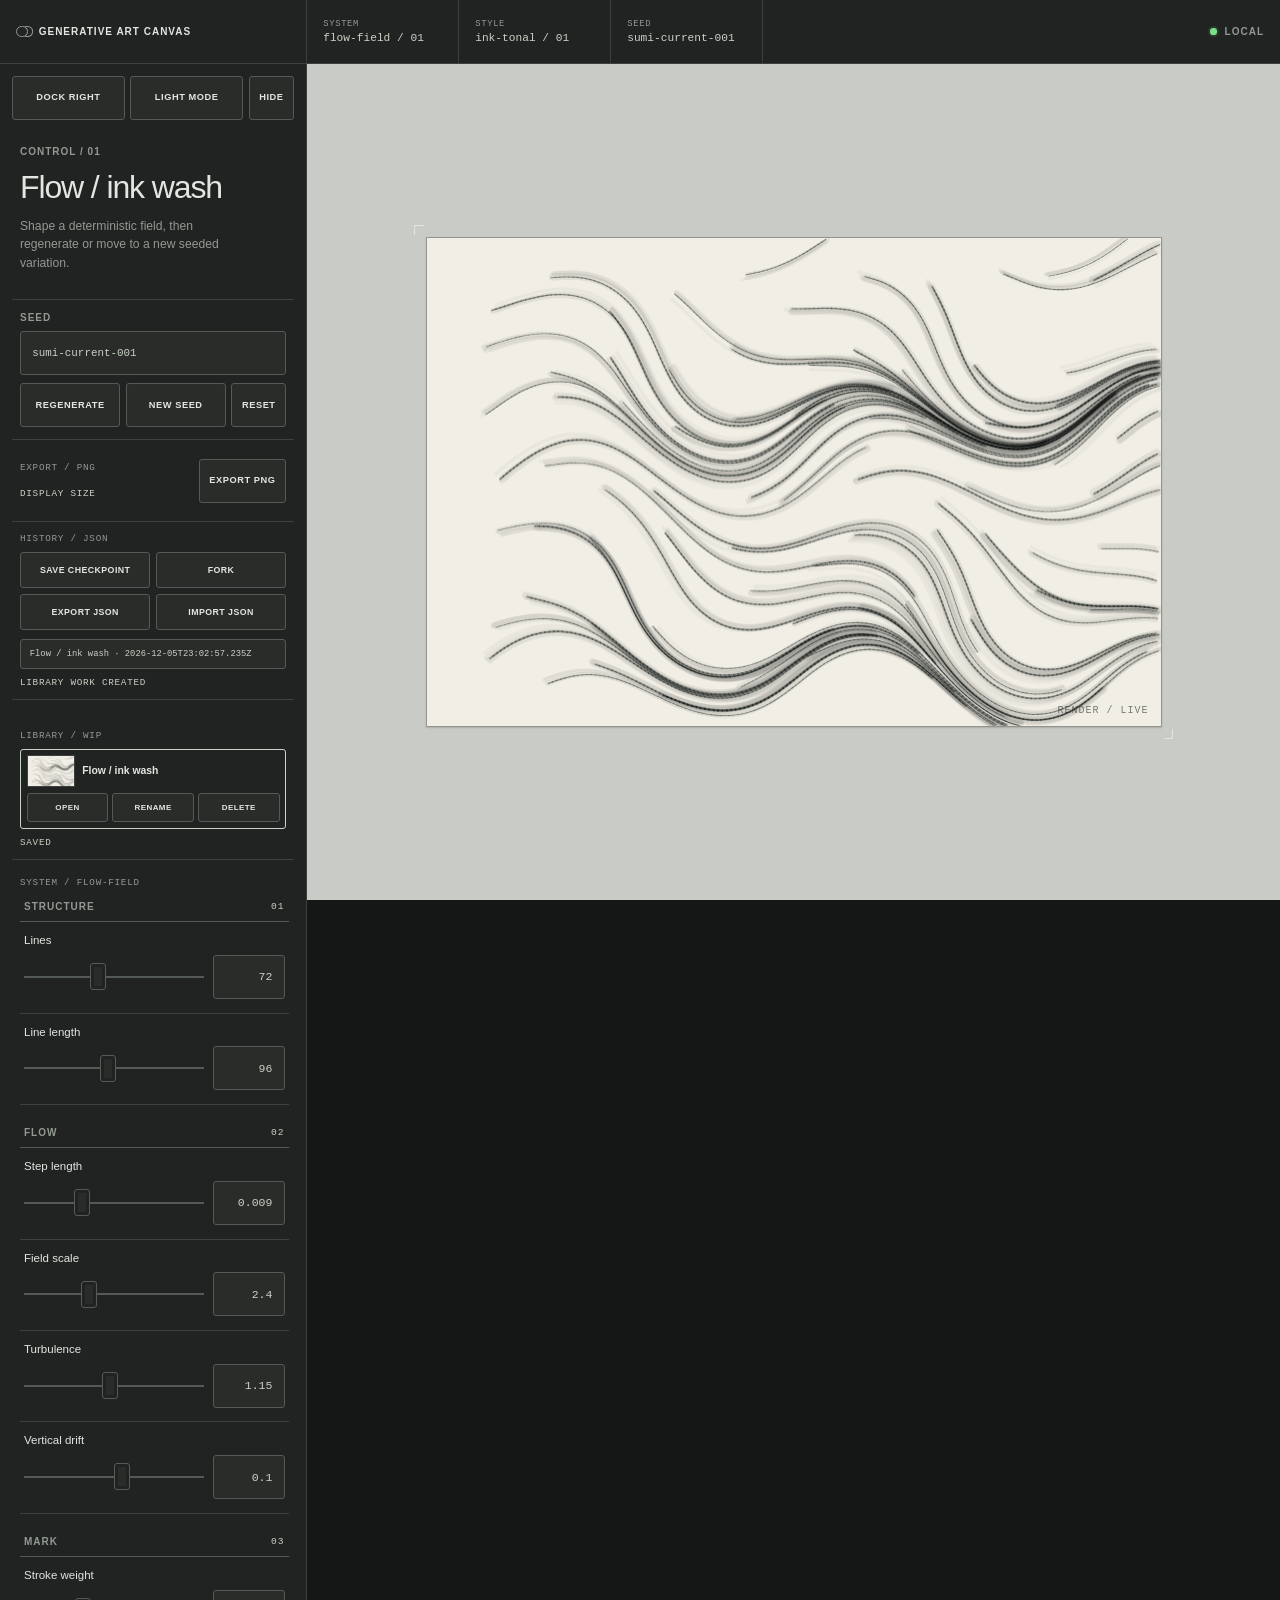
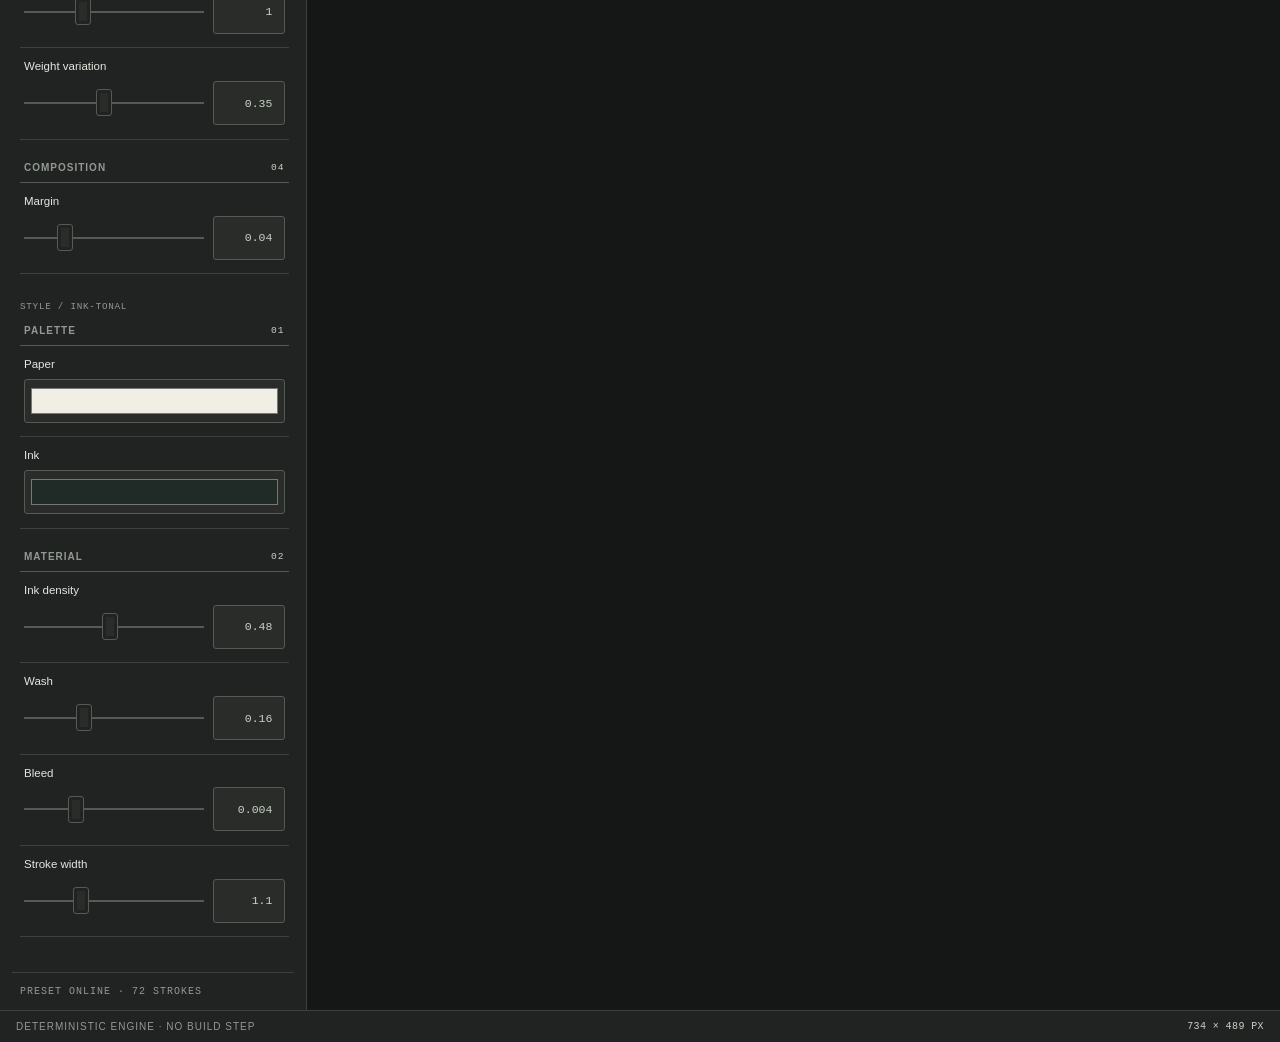
==== commit 235798ff: "Complete Slice 6.3 browser library UI Persist and reopen editable works through the library panel wh" ====
--- a/index.html
+++ b/index.html
@@ -66,6 +66,7 @@
 
         <div id="export-content"></div>
         <div id="checkpoint-content"></div>
+        <div id="library-content"></div>
 
         <div class="control-scroll" id="control-content"></div>
 
--- a/css/base.css
+++ b/css/base.css
@@ -403,6 +403,120 @@
   text-transform: none;
 }
 
+.library-panel {
+  display: grid;
+  gap: 0.55rem;
+  padding: 0.75rem 0.5rem;
+  border-bottom: 1px solid var(--edge);
+}
+
+.library-panel__title,
+.library-panel__status {
+  margin: 0;
+  font: 500 0.58rem/1 var(--font-readout);
+  letter-spacing: 0.08em;
+  text-transform: uppercase;
+}
+
+.library-panel__title {
+  color: var(--text-muted);
+}
+
+.library-panel__status {
+  color: var(--readout);
+}
+
+.library-panel__list {
+  display: grid;
+  gap: 0.35rem;
+  max-height: 13rem;
+  margin: 0;
+  padding: 0;
+  overflow-y: auto;
+  list-style: none;
+}
+
+.library-panel__work {
+  display: grid;
+  grid-template-columns: 3rem minmax(0, 1fr);
+  gap: 0.35rem;
+  padding: 0.35rem;
+  border: 1px solid var(--edge);
+  border-radius: var(--radius);
+}
+
+.library-panel__work[data-active] {
+  border-color: var(--readout);
+}
+
+.library-panel__thumbnail {
+  width: 3rem;
+  height: 2rem;
+  object-fit: cover;
+  border: 1px solid var(--edge);
+  background: var(--panel-raised);
+}
+
+.library-panel__title-input {
+  min-width: 0;
+  border: 0;
+  color: var(--text);
+  background: transparent;
+  font: 600 0.65rem/1.2 var(--font-ui);
+}
+
+.library-panel__actions {
+  grid-column: 1 / -1;
+  display: grid;
+  grid-template-columns: repeat(3, 1fr);
+  gap: 0.25rem;
+}
+
+.library-panel button {
+  min-height: 1.85rem;
+  border: 1px solid var(--edge-strong);
+  border-radius: var(--radius);
+  color: var(--text);
+  background: var(--panel-raised);
+  font: 600 0.5rem/1 var(--font-ui);
+  letter-spacing: 0.05em;
+  text-transform: uppercase;
+  cursor: pointer;
+}
+
+.library-panel button:hover {
+  border-color: var(--text-muted);
+}
+
+.library-panel button:focus-visible,
+.library-panel__title-input:focus-visible {
+  outline: 2px solid var(--readout);
+  outline-offset: 2px;
+}
+
+.library-panel__dialog {
+  max-width: 22rem;
+  border: 1px solid var(--edge-strong);
+  border-radius: var(--radius);
+  color: var(--text);
+  background: var(--panel-raised);
+}
+
+.library-panel__dialog::backdrop {
+  background: rgb(0 0 0 / 0.55);
+}
+
+.library-panel__dialog-text {
+  margin: 0 0 1rem;
+  font: 500 0.8rem/1.4 var(--font-ui);
+}
+
+.library-panel__dialog-actions {
+  display: flex;
+  justify-content: flex-end;
+  gap: 0.5rem;
+}
+
 .control-scroll {
   min-height: 0;
   padding: 0 0.35rem 1rem 0.5rem;
